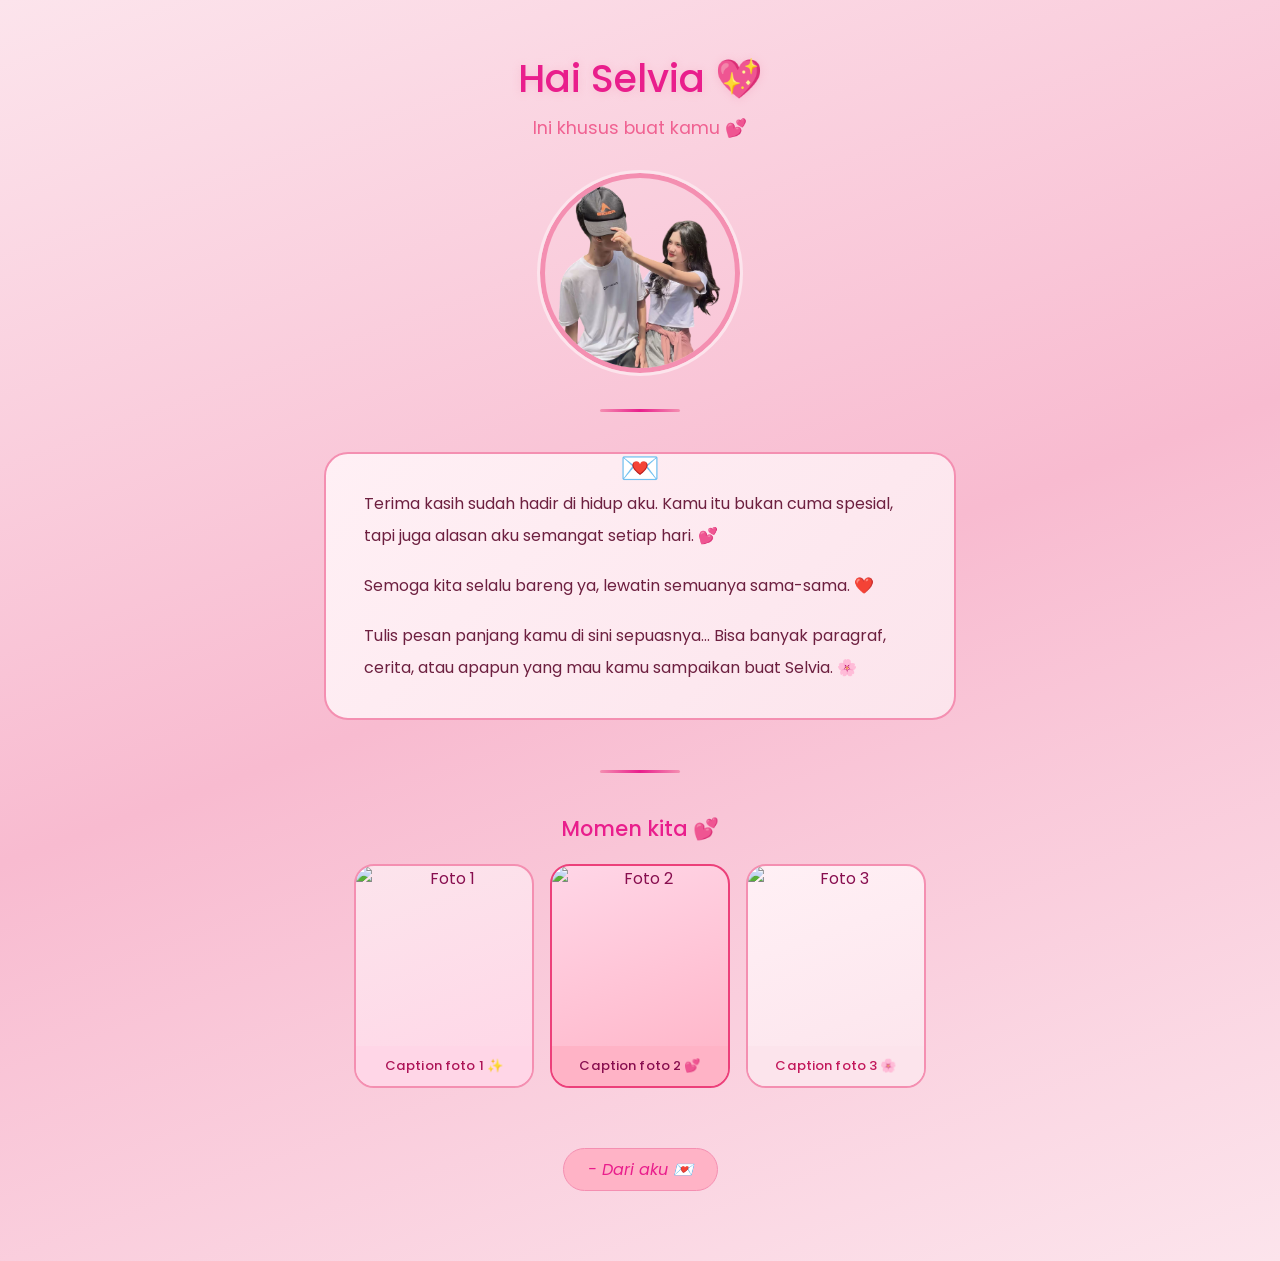
==== home.html @ cc0ee7fd "Add files via upload" ====
<!DOCTYPE html>
<html lang="id">
<head>
  <meta charset="UTF-8">
  <title>Untuk Selvia ❤️</title>
  <link rel="stylesheet" href="home.css">
  <link href="https://fonts.googleapis.com/css2?family=Poppins:wght@400;500&display=swap" rel="stylesheet">
</head>
<body>

  <!-- hati melayang di background -->
  <div class="hearts-bg" id="heartsContainer"></div>

  <div class="container">

    <h1>Hai Selvia 💖</h1>
    <p class="subtitle">Ini khusus buat kamu 💕</p>

    <img src="foto.png" alt="Selvia" class="photo">

    <div class="divider"></div>

    <!-- PESAN PANJANG -->
    <div class="message-box">
      <p>
        Terima kasih sudah hadir di hidup aku.
        Kamu itu bukan cuma spesial, tapi juga alasan aku semangat setiap hari. 💕
      </p>
      <p>
        Semoga kita selalu bareng ya, lewatin semuanya sama-sama. ❤️
      </p>
      <p>
        Tulis pesan panjang kamu di sini sepuasnya...
        Bisa banyak paragraf, cerita, atau apapun yang mau kamu sampaikan buat Selvia. 🌸
      </p>
    </div>

    <div class="divider"></div>

    <!-- 3 CARD FOTO -->
    <p class="section-title">Momen kita 💕</p>
    <div class="photo-cards">

      <div class="card">
        <img src="foto1.jpg" alt="Foto 1">
        <div class="card-caption">Caption foto 1 ✨</div>
      </div>

      <div class="card">
        <img src="foto2.jpg" alt="Foto 2">
        <div class="card-caption">Caption foto 2 💕</div>
      </div>

      <div class="card">
        <img src="foto3.jpg" alt="Foto 3">
        <div class="card-caption">Caption foto 3 🌸</div>
      </div>

    </div>

    <p class="footer">- Dari aku 💌</p>

  </div>

  <audio autoplay loop>
    <source src="lagu.mp3" type="audio/mpeg">
  </audio>

  <script>
    // hati melayang otomatis
    const emojis = ['💖', '💗', '💓', '💞', '🌸', '💕', '❤️', '🩷'];
    const container = document.getElementById('heartsContainer');

    function buatHati() {
      const el = document.createElement('div');
      el.classList.add('heart');
      el.textContent = emojis[Math.floor(Math.random() * emojis.length)];
      el.style.left = Math.random() * 100 + 'vw';
      el.style.fontSize = (12 + Math.random() * 16) + 'px';
      const dur = 6 + Math.random() * 8;
      el.style.animationDuration = dur + 's';
      el.style.animationDelay = (Math.random() * 3) + 's';
      container.appendChild(el);
      setTimeout(() => el.remove(), (dur + 3) * 1000);
    }

    setInterval(buatHati, 700);
  </script>

</body>
</html>
---- home.css ----
* {
  box-sizing: border-box;
  margin: 0;
  padding: 0;
}

body {
  font-family: 'Poppins', sans-serif;
  background: linear-gradient(160deg, #fce4ec 0%, #f8bbd0 50%, #fce4ec 100%);
  min-height: 100vh;
  color: #880e4f;
}

/* ===== HERO ===== */
.container {
  max-width: 680px;
  margin: 0 auto;
  padding: 50px 24px 70px;
  text-align: center;
}

h1 {
  font-size: 2.4em;
  font-weight: 500;
  color: #e91e8c;
  margin-bottom: 8px;
  text-shadow: 0 1px 8px #f48fb155;
}

.subtitle {
  font-size: 1.1em;
  color: #f06292;
  margin-bottom: 32px;
}

/* ===== FOTO UTAMA ===== */
.photo {
  width: 200px;
  height: 200px;
  object-fit: cover;
  border-radius: 50%;
  border: 5px solid #f48fb1;
  outline: 3px solid #fce4ec;
  margin: 0 auto 36px;
  display: block;
}

/* ===== MESSAGE BOX ===== */
.message-box {
  background: linear-gradient(135deg, #fff0f5, #fce4ec);
  border: 2px solid #f48fb1;
  border-radius: 24px;
  padding: 34px 38px;
  margin: 0 auto 50px;
  max-width: 640px;
  text-align: left;
  line-height: 2;
  font-size: 1em;
  color: #6d2040;
  position: relative;
}

.message-box::before {
  content: '💌';
  position: absolute;
  top: -18px;
  left: 50%;
  transform: translateX(-50%);
  font-size: 32px;
}

.message-box p {
  margin-bottom: 18px;
}

.message-box p:last-child {
  margin-bottom: 0;
}

/* ===== SECTION TITLE ===== */
.section-title {
  font-size: 1.3em;
  font-weight: 500;
  color: #e91e8c;
  margin-bottom: 20px;
  text-align: center;
}

/* ===== CARD FOTO ===== */
.photo-cards {
  display: flex;
  gap: 16px;
  justify-content: center;
  flex-wrap: wrap;
  margin-bottom: 50px;
  padding: 0 8px;
}

.card {
  background: linear-gradient(160deg, #fce4ec, #ffd6e7);
  border: 2px solid #f48fb1;
  border-radius: 20px;
  overflow: hidden;
  width: 180px;
  flex-shrink: 0;
  transition: transform 0.3s ease;
}

.card:hover {
  transform: translateY(-6px) scale(1.03);
}

.card:nth-child(1) {
  border-color: #f48fb1;
  background: linear-gradient(160deg, #fce4ec, #ffd6e7);
}

.card:nth-child(2) {
  border-color: #ec407a;
  background: linear-gradient(160deg, #ffd6e7, #ffb3c6);
}

.card:nth-child(3) {
  border-color: #f48fb1;
  background: linear-gradient(160deg, #fff0f5, #fce4ec);
}

.card img {
  width: 100%;
  height: 180px;
  object-fit: cover;
  display: block;
}

.card-caption {
  padding: 10px 12px;
  font-size: 0.82em;
  color: #880e4f;
  text-align: center;
  font-weight: 500;
  letter-spacing: 0.01em;
}

.card:nth-child(1) .card-caption { background: #ffd6e7; color: #ad1457; }
.card:nth-child(2) .card-caption { background: #ffb3c6; color: #880e4f; }
.card:nth-child(3) .card-caption { background: #fce4ec; color: #c2185b; }

/* ===== DIVIDER ===== */
.divider {
  width: 80px;
  height: 3px;
  background: linear-gradient(90deg, #f48fb1, #e91e8c, #f48fb1);
  border-radius: 10px;
  margin: 0 auto 40px;
}

/* ===== FOOTER ===== */
.footer {
  font-size: 1em;
  font-style: italic;
  color: #e91e8c;
  margin-top: 10px;
  text-align: center;
  background: #ffb3c6;
  display: inline-block;
  padding: 8px 24px;
  border-radius: 30px;
  border: 1.5px solid #f48fb1;
}

/* ===== FLOATING HEARTS ===== */
.hearts-bg {
  pointer-events: none;
  position: fixed;
  top: 0; left: 0;
  width: 100%; height: 100%;
  z-index: 0;
  overflow: hidden;
}

.heart {
  position: absolute;
  bottom: -40px;
  font-size: 18px;
  animation: floatUp linear infinite;
  opacity: 0;
}

@keyframes floatUp {
  0%   { transform: translateY(0) rotate(-10deg); opacity: 0.6; }
  100% { transform: translateY(-110vh) rotate(15deg); opacity: 0; }
}

.container {
  position: relative;
  z-index: 1;
}

/* ===== RESPONSIVE ===== */
@media (max-width: 480px) {
  h1 { font-size: 1.8em; }
  .message-box { padding: 28px 20px; }
  .card { width: 140px; }
  .card img { height: 140px; }
}
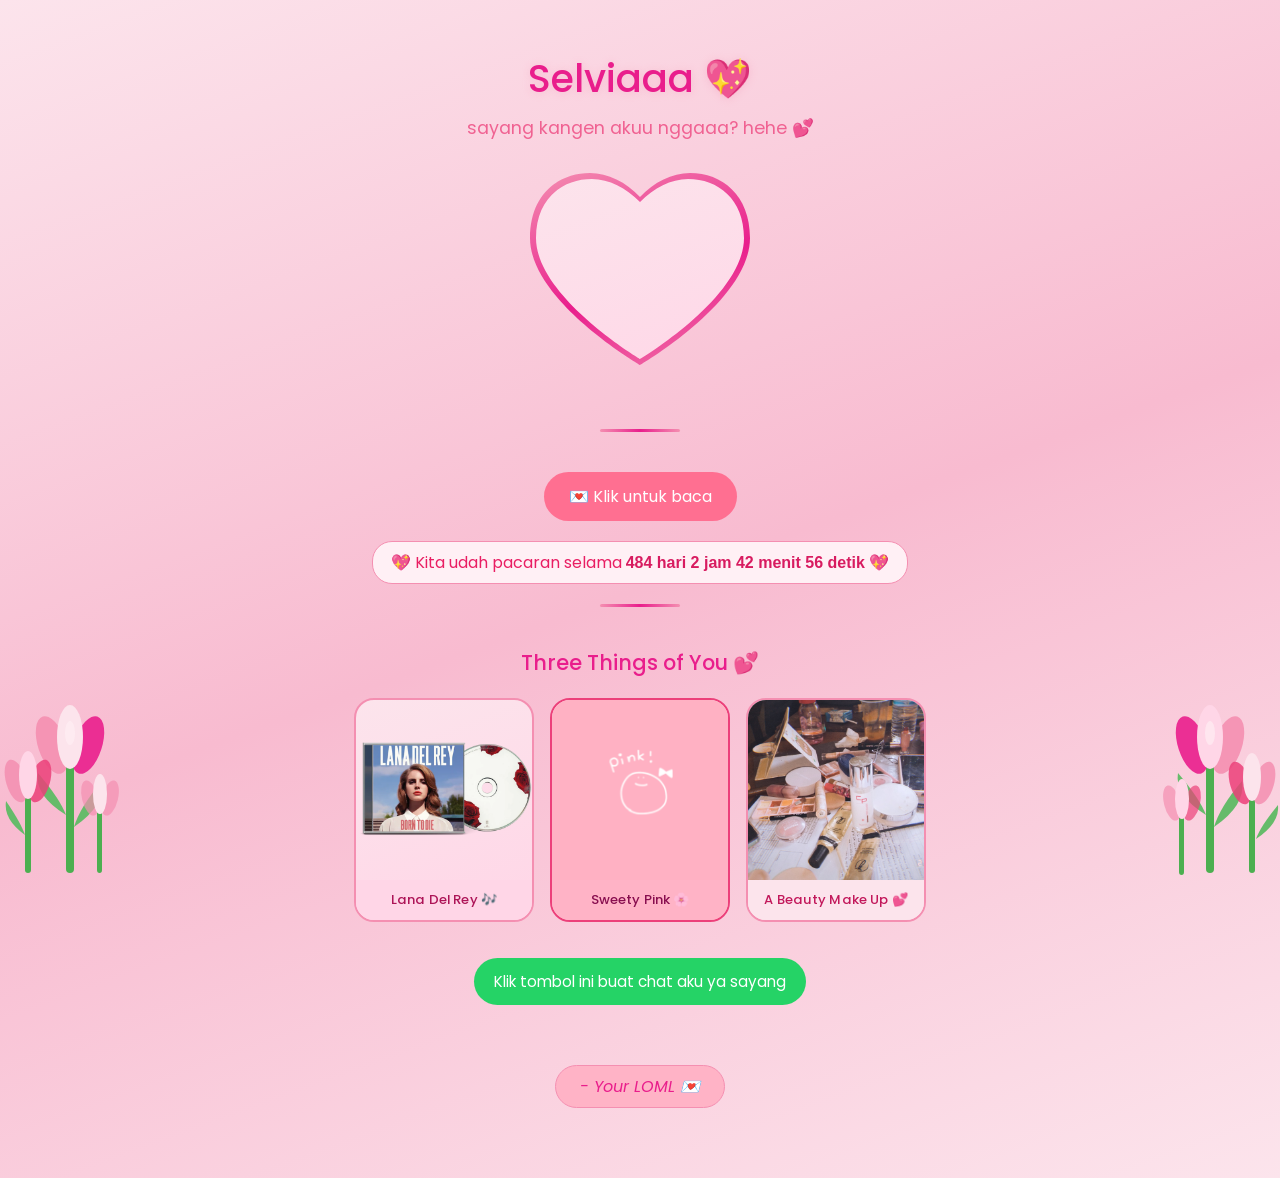
==== commit 3f04bc5f: "Add files via upload" ====
--- a/home.html
+++ b/home.html
@@ -2,90 +2,253 @@
 <html lang="id">
 <head>
   <meta charset="UTF-8">
+  <meta name="viewport" content="width=device-width, initial-scale=1.0">
   <title>Untuk Selvia ❤️</title>
   <link rel="stylesheet" href="home.css">
   <link href="https://fonts.googleapis.com/css2?family=Poppins:wght@400;500&display=swap" rel="stylesheet">
 </head>
 <body>
 
-  <!-- hati melayang di background -->
-  <div class="hearts-bg" id="heartsContainer"></div>
-
-  <div class="container">
-
-    <h1>Hai Selvia 💖</h1>
-    <p class="subtitle">Ini khusus buat kamu 💕</p>
-
-    <img src="foto.png" alt="Selvia" class="photo">
-
-    <div class="divider"></div>
-
-    <!-- PESAN PANJANG -->
-    <div class="message-box">
-      <p>
-        Terima kasih sudah hadir di hidup aku.
-        Kamu itu bukan cuma spesial, tapi juga alasan aku semangat setiap hari. 💕
-      </p>
-      <p>
-        Semoga kita selalu bareng ya, lewatin semuanya sama-sama. ❤️
-      </p>
-      <p>
-        Tulis pesan panjang kamu di sini sepuasnya...
-        Bisa banyak paragraf, cerita, atau apapun yang mau kamu sampaikan buat Selvia. 🌸
-      </p>
+<!-- HATI -->
+<div class="hearts-bg" id="heartsContainer"></div>
+
+<!-- TULIP KIRI -->
+<div class="tulip-left">
+  <svg viewBox="0 0 120 260" xmlns="http://www.w3.org/2000/svg" width="120" height="260">
+    <!-- Tulip besar -->
+    <g transform="translate(70,130)">
+      <rect x="-4" y="0" width="8" height="110" rx="4" fill="#4caf50"/>
+      <path d="M-4,52 Q-36,32 -32,10 Q-10,36 -4,52Z" fill="#66bb6a"/>
+      <path d="M4,64 Q36,42 32,18 Q10,44 4,64Z" fill="#66bb6a"/>
+      <ellipse cx="-18" cy="-18" rx="14" ry="30" transform="rotate(-18,-18,-18)" fill="#f48fb1" opacity="0.9"/>
+      <ellipse cx="18" cy="-18" rx="14" ry="30" transform="rotate(18,18,-18)" fill="#e91e8c" opacity="0.9"/>
+      <ellipse cx="0" cy="-26" rx="13" ry="32" fill="#fce4ec"/>
+      <ellipse cx="0" cy="-30" rx="5" ry="12" fill="#fff0f5" opacity="0.6"/>
+    </g>
+    <!-- Tulip kecil -->
+    <g transform="translate(28,160)">
+      <rect x="-3" y="0" width="6" height="80" rx="3" fill="#4caf50"/>
+      <path d="M-3,42 Q-25,26 -22,8 Q-7,30 -3,42Z" fill="#66bb6a"/>
+      <ellipse cx="-12" cy="-12" rx="10" ry="22" transform="rotate(-16,-12,-12)" fill="#f48fb1" opacity="0.85"/>
+      <ellipse cx="12" cy="-12" rx="10" ry="22" transform="rotate(16,12,-12)" fill="#ec407a" opacity="0.85"/>
+      <ellipse cx="0" cy="-18" rx="9" ry="24" fill="#ffd6e7"/>
+    </g>
+    <!-- Tulip kecil ke-2 -->
+    <g transform="translate(100,175)">
+      <rect x="-3" y="0" width="5" height="65" rx="3" fill="#4caf50"/>
+      <ellipse cx="-10" cy="-10" rx="8" ry="18" transform="rotate(-14,-10,-10)" fill="#f48fb1" opacity="0.7"/>
+      <ellipse cx="10" cy="-10" rx="8" ry="18" transform="rotate(14,10,-10)" fill="#f48fb1" opacity="0.7"/>
+      <ellipse cx="0" cy="-14" rx="7" ry="20" fill="#fce4ec"/>
+    </g>
+  </svg>
+</div>
+
+<!-- TULIP KANAN -->
+<div class="tulip-right">
+  <svg viewBox="0 0 120 260" xmlns="http://www.w3.org/2000/svg" width="120" height="260">
+    <g transform="translate(50,130)">
+      <rect x="-4" y="0" width="8" height="110" rx="4" fill="#4caf50"/>
+      <path d="M-4,52 Q-36,32 -32,10 Q-10,36 -4,52Z" fill="#66bb6a"/>
+      <path d="M4,64 Q36,42 32,18 Q10,44 4,64Z" fill="#66bb6a"/>
+      <ellipse cx="-18" cy="-18" rx="14" ry="30" transform="rotate(-18,-18,-18)" fill="#e91e8c" opacity="0.9"/>
+      <ellipse cx="18" cy="-18" rx="14" ry="30" transform="rotate(18,18,-18)" fill="#f48fb1" opacity="0.9"/>
+      <ellipse cx="0" cy="-26" rx="13" ry="32" fill="#ffd6e7"/>
+      <ellipse cx="0" cy="-30" rx="5" ry="12" fill="#fff0f5" opacity="0.6"/>
+    </g>
+    <g transform="translate(92,162)">
+      <rect x="-3" y="0" width="6" height="78" rx="3" fill="#4caf50"/>
+      <path d="M4,44 Q28,28 26,10 Q8,32 4,44Z" fill="#66bb6a"/>
+      <ellipse cx="-12" cy="-12" rx="10" ry="22" transform="rotate(-16,-12,-12)" fill="#ec407a" opacity="0.85"/>
+      <ellipse cx="12" cy="-12" rx="10" ry="22" transform="rotate(16,12,-12)" fill="#f48fb1" opacity="0.85"/>
+      <ellipse cx="0" cy="-18" rx="9" ry="24" fill="#fce4ec"/>
+    </g>
+    <g transform="translate(22,180)">
+      <rect x="-3" y="0" width="5" height="62" rx="3" fill="#4caf50"/>
+      <ellipse cx="-10" cy="-10" rx="8" ry="18" transform="rotate(-14,-10,-10)" fill="#f48fb1" opacity="0.7"/>
+      <ellipse cx="10" cy="-10" rx="8" ry="18" transform="rotate(14,10,-10)" fill="#ec407a" opacity="0.7"/>
+      <ellipse cx="0" cy="-14" rx="7" ry="20" fill="#ffd6e7"/>
+    </g>
+  </svg>
+</div>
+
+<div class="container">
+
+  <h1>Selviaaa 💖</h1>
+  <p class="subtitle">sayang kangen akuu nggaaa? hehe 💕</p>
+
+  <!-- VIDEO LOVE -->
+  <div class="photo-wrapper">
+    <video class="photo-heart" autoplay loop muted playsinline>
+      <source src="vidio.mp4" type="video/mp4">
+    </video>
+  </div>
+
+  <div class="divider"></div>
+
+<!-- SURAT -->
+<div class="message-container">
+  <button class="open-btn" onclick="startTyping()">💌 Klik untuk baca</button>
+  <div class="message-box hidden" id="surat">
+    <p class="line"></p>
+    <p class="line"></p>
+    <p class="line"></p>
+    <p class="line"></p>
+    <p class="line"></p>
+    <p class="line"></p>
+    <p class="line"></p>
+    <p class="line"></p>
+  </div>
+</div>
+
+<!-- OVERLAY GELAP -->
+<div id="darkOverlay">
+  <p id="overlayText"></p>
+</div>
+
+  <div class="countdown">
+    💖 Kita udah pacaran selama <span id="loveTime"></span>
+  </div>
+
+  <div class="divider"></div>
+
+  <!-- FOTO -->
+  <p class="section-title">Three Things of You 💕</p>
+
+  <div class="photo-cards">
+    <div class="card">
+      <img src="foto1.webp">
+      <div class="card-caption">Lana Del Rey 🎶</div>
     </div>
-
-    <div class="divider"></div>
-
-    <!-- 3 CARD FOTO -->
-    <p class="section-title">Momen kita 💕</p>
-    <div class="photo-cards">
-
-      <div class="card">
-        <img src="foto1.jpg" alt="Foto 1">
-        <div class="card-caption">Caption foto 1 ✨</div>
-      </div>
-
-      <div class="card">
-        <img src="foto2.jpg" alt="Foto 2">
-        <div class="card-caption">Caption foto 2 💕</div>
-      </div>
-
-      <div class="card">
-        <img src="foto3.jpg" alt="Foto 3">
-        <div class="card-caption">Caption foto 3 🌸</div>
-      </div>
-
+    <div class="card">
+      <img src="foto3.png">
+      <div class="card-caption">Sweety Pink 🌸</div>
     </div>
-
-    <p class="footer">- Dari aku 💌</p>
-
-  </div>
-
-  <audio autoplay loop>
-    <source src="lagu.mp3" type="audio/mpeg">
-  </audio>
-
-  <script>
-    // hati melayang otomatis
-    const emojis = ['💖', '💗', '💓', '💞', '🌸', '💕', '❤️', '🩷'];
-    const container = document.getElementById('heartsContainer');
-
-    function buatHati() {
-      const el = document.createElement('div');
-      el.classList.add('heart');
-      el.textContent = emojis[Math.floor(Math.random() * emojis.length)];
-      el.style.left = Math.random() * 100 + 'vw';
-      el.style.fontSize = (12 + Math.random() * 16) + 'px';
-      const dur = 6 + Math.random() * 8;
-      el.style.animationDuration = dur + 's';
-      el.style.animationDelay = (Math.random() * 3) + 's';
-      container.appendChild(el);
-      setTimeout(() => el.remove(), (dur + 3) * 1000);
+    <div class="card">
+      <img src="foto2.jpeg">
+      <div class="card-caption">A Beauty Make Up 💕</div>
+    </div>
+    <a href="https://wa.me/62895412956540?text=Sayang%20aku%20udah%20baca%20semua%20💖" target="_blank" class="wa-btn">
+      Klik tombol ini buat chat aku ya sayang
+    </a>
+  </div>
+
+  <p class="footer">- Your LOML 💌</p>
+
+</div>
+
+<!-- AUDIO -->
+<audio id="music" loop>
+  <source src="lagu.mp3" type="audio/mpeg">
+</audio>
+
+<script>
+function startTyping() {
+  document.querySelector(".open-btn").style.display = "none";
+  document.getElementById("music").play();
+
+  const overlay = document.getElementById("darkOverlay");
+  const overlayText = document.getElementById("overlayText");
+  overlay.classList.add("show");
+
+  const intro = "Dear Selvia..";
+  let i = 0;
+
+  function typeIntro() {
+    if (i < intro.length) {
+      overlayText.textContent += intro.charAt(i);
+      i++;
+      setTimeout(typeIntro, 80);
+    } else {
+      // Jeda 0.5 detik setelah selesai mengetik
+      setTimeout(() => {
+        overlay.classList.add("fade-out");
+        setTimeout(() => {
+          overlay.classList.remove("show", "fade-out");
+          // Tampilkan surat dan mulai mengetik
+          document.getElementById("surat").classList.remove("hidden");
+          startLetterTyping();
+        }, 800);
+      }, 500);
     }
-
-    setInterval(buatHati, 700);
-  </script>
+  }
+
+  typeIntro();
+}
+
+function startLetterTyping() {
+const texts = [
+  "jumat, 24 april 2026",
+  "hiii sayang cantikkkkk.... 💗",
+  "ummm akuu bikin ini sebagai permohonan maaf akuu dan sebagai bukti akuu serius mau berubah atas sikap akuu ke sayang",
+  "sebelumnya terimakacii sayang uda ngetik panjang bangett di ig I respect it but I'm sorry I can't accept. akuu ngga mau udahan sama sayang 🥺",
+  "akuu ngerti perasaan sayang... maaf sebelumnya akuuu ngga ngertiin perasaan sayang yang sebenernya cuma pengen akuu tuh ada hadir di hidup sayang, setiap siang kita punya kesibukan masing masing satu satu nya waktu kita chattan pas malem nya kita chattan nyeritain hari kita tapi akuu kemarin malah ninggalin main 😓",
+  "akuu tau itu kesalahan akuu, akuu seharusnya ngga ninggalin main padahal sayang pas siang irit irit batre biar pas pulang bisa mina jemput tapi pas malem nya akuu malah main terus akuu malah minta sayang nunggu padahal seharian kita ngga chattan dan pas siang nya akuu tidur jadi kitanya ngga chattan...",
+  "akuuu minta maaf sayangg... sayang mau bilang akuu ngga tau malu, ngga punya otak, dll gapapaa sayang hehe emang ituu kenyataan nyaa kan jadi gapapaa ko tapi akuu minta satuuu ajaa ke sayang... akuu ngga mau udahan... akuu minta sayang percayaaa ke akuu sekarang untuk kedepan nya akuu bakal beda dari hari kemarin dan kemarin nya lagi, ngga akan ada brantem berantem, ngga akan ada akuu ngga ngehargain sayang lagi...",
+  "sabtu, 25 april 2026",
+  "dihitung dari hari kamis, kita uda ngga chattan bener bener chattan 3 hari 😞 akuu kangen banget sama sayang akuu uda nyoba ngechat sayang, akuu uda chat di ig kemarin jumat akuu mau kirim website nya tapi belum jadi hehe sekarang uda mau jadi...",
+  "akuu ngga tau gimana caranya aku bakal kasi liat website ini ke sayang tapi kalau sayang baca ini berarti akuu berhasil ngasih qr website ini ke sayang... akuu bikin ini biar akuu bisa ngechat sayangg.. akuu kangen banget sama sayang 😓",
+  "LOVEE UUU SAYANG I LOVE U SO MUCH BABEB 💗💗💗"
+];
+
+  const lines = document.querySelectorAll(".line");
+  let lineIndex = 0;
+  let charIndex = 0;
+
+  function typeLine() {
+    if (lineIndex >= texts.length) return;
+    let text = texts[lineIndex];
+    let el = lines[lineIndex];
+    el.classList.add("show");
+
+    function typeChar() {
+      if (charIndex < text.length) {
+        el.textContent += text.charAt(charIndex);
+        charIndex++;
+        setTimeout(typeChar, 35);
+      } else {
+        charIndex = 0;
+        lineIndex++;
+        setTimeout(typeLine, 800);
+      }
+    }
+    typeChar();
+  }
+  typeLine();
+}
+
+/* HATI TERBANG */
+const emojis = ['💖','💗','💓','💞','🌸','💕','❤️'];
+const container = document.getElementById('heartsContainer');
+
+function buatHati() {
+  const el = document.createElement('div');
+  el.classList.add('heart');
+  el.textContent = emojis[Math.floor(Math.random()*emojis.length)];
+  el.style.left = Math.random()*100 + 'vw';
+  el.style.fontSize = (12 + Math.random()*16) + 'px';
+  const dur = 6 + Math.random()*8;
+  el.style.animationDuration = dur + 's';
+  container.appendChild(el);
+  setTimeout(() => el.remove(), (dur+2)*1000);
+}
+setInterval(buatHati, 1200);
+</script>
+
+<script>
+function updateLoveTime() {
+  const startDate = new Date("2025-08-09T00:00:00");
+  const now = new Date();
+  const diff = now - startDate;
+  const days = Math.floor(diff / (1000 * 60 * 60 * 24));
+  const hours = Math.floor((diff / (1000 * 60 * 60)) % 24);
+  const minutes = Math.floor((diff / (1000 * 60)) % 60);
+  const seconds = Math.floor((diff / 1000) % 60);
+  document.getElementById("loveTime").innerHTML =
+    days + " hari " + hours + " jam " + minutes + " menit " + seconds + " detik 💖";
+}
+setInterval(updateLoveTime, 1000);
+updateLoveTime();
+</script>
 
 </body>
 </html>
--- a/home.css
+++ b/home.css
@@ -17,6 +17,8 @@
   margin: 0 auto;
   padding: 50px 24px 70px;
   text-align: center;
+  position: relative;
+  z-index: 1;
 }
 
 h1 {
@@ -33,16 +35,101 @@
   margin-bottom: 32px;
 }
 
-/* ===== FOTO UTAMA ===== */
-.photo {
+/* ===== TULIP KIRI ===== */
+.tulip-left {
+  position: fixed;
+  bottom: 0;
+  left: 0;
+  z-index: 2;
+  pointer-events: none;
+  animation: tulipSway 4s ease-in-out infinite;
+  transform-origin: bottom center;
+}
+
+/* ===== TULIP KANAN ===== */
+.tulip-right {
+  position: fixed;
+  bottom: 0;
+  right: 0;
+  z-index: 2;
+  pointer-events: none;
+  animation: tulipSway 4.5s ease-in-out infinite reverse;
+  transform-origin: bottom center;
+}
+
+@keyframes tulipSway {
+  0%, 100% { transform: rotate(0deg); }
+  25%       { transform: rotate(2deg); }
+  75%       { transform: rotate(-2deg); }
+}
+
+@keyframes matchaBob {
+  0%, 100% { transform: translateX(-50%) translateY(0); }
+  50%       { transform: translateX(-50%) translateY(-6px); }
+}
+
+/* ===== FOTO UTAMA — LOVE SHAPE ===== */
+.photo-wrapper {
+  width: 220px;
+  height: 220px;
+  margin: 0 auto 36px;
+  position: relative;
+  display: flex;
+  align-items: center;
+  justify-content: center;
+}
+
+.photo-heart {
   width: 200px;
   height: 200px;
   object-fit: cover;
-  border-radius: 50%;
-  border: 5px solid #f48fb1;
-  outline: 3px solid #fce4ec;
-  margin: 0 auto 36px;
+  clip-path: path('M100 175 C100 175 10 120 10 65 C10 30 35 10 65 10 C80 10 95 18 100 30 C105 18 120 10 135 10 C165 10 190 30 190 65 C190 120 100 175 100 175Z');
   display: block;
+  position: relative;
+  z-index: 1;
+}
+
+/* Bingkai luar — gradien magenta */
+.photo-wrapper::before {
+  content: '';
+  position: absolute;
+  clip-path: path('M110 192 C110 192 0 128 0 65 C0 22 28 0 60 0 C78 0 96 9 110 24 C124 9 142 0 160 0 C192 0 220 22 220 65 C220 128 110 192 110 192Z');
+  top: 0;
+  left: 0;
+  width: 220px;
+  height: 220px;
+  background: linear-gradient(160deg, #f48fb1, #e91e8c, #f48fb1);
+  z-index: 0;
+}
+
+/* Ring dalam — pink lembut */
+.photo-wrapper::after {
+  content: '';
+  position: absolute;
+  clip-path: path('M110 186 C110 186 6 124 6 65 C6 26 32 6 62 6 C79 6 96 15 110 29 C124 15 141 6 158 6 C188 6 214 26 214 65 C214 124 110 186 110 186Z');
+  top: 0;
+  left: 0;
+  width: 220px;
+  height: 220px;
+  background: linear-gradient(160deg, #fce4ec, #ffd6e7);
+  z-index: 0;
+}
+
+/* ===== COUNTDOWN ===== */
+.countdown {
+  font-size: 1em;
+  color: #e91e63;
+  margin-bottom: 20px;
+  background: #fff0f5;
+  display: inline-block;
+  padding: 8px 18px;
+  border-radius: 20px;
+  border: 1px solid #f48fb1;
+}
+
+#loveTime {
+  font-weight: bold;
+  color: #d81b60;
 }
 
 /* ===== MESSAGE BOX ===== */
@@ -77,6 +164,42 @@
   margin-bottom: 0;
 }
 
+/* ===== TOMBOL ===== */
+.open-btn {
+  background: #ff6f91;
+  border: none;
+  padding: 12px 25px;
+  border-radius: 25px;
+  color: white;
+  cursor: pointer;
+  margin-bottom: 20px;
+  font-size: 1em;
+  font-family: 'Poppins', sans-serif;
+}
+
+/* ===== TYPING EFFECT ===== */
+.line {
+  opacity: 0;
+  margin-bottom: 12px;
+}
+
+.show {
+  opacity: 1;
+}
+
+.hidden {
+  display: none;
+}
+
+.fade-in {
+  animation: fadeIn 1.5s ease forwards;
+}
+
+@keyframes fadeIn {
+  from { opacity: 0; transform: translateY(20px); }
+  to   { opacity: 1; transform: translateY(0); }
+}
+
 /* ===== SECTION TITLE ===== */
 .section-title {
   font-size: 1.3em;
@@ -168,6 +291,24 @@
   border: 1.5px solid #f48fb1;
 }
 
+/* ===== WA BUTTON ===== */
+.wa-btn {
+  display: inline-block;
+  margin-top: 20px;
+  background: #25D366;
+  color: white;
+  padding: 12px 20px;
+  border-radius: 25px;
+  text-decoration: none;
+  font-size: 0.95em;
+  transition: 0.3s;
+}
+
+.wa-btn:hover {
+  transform: scale(1.05);
+  background: #1ebe5d;
+}
+
 /* ===== FLOATING HEARTS ===== */
 .hearts-bg {
   pointer-events: none;
@@ -191,15 +332,44 @@
   100% { transform: translateY(-110vh) rotate(15deg); opacity: 0; }
 }
 
-.container {
-  position: relative;
-  z-index: 1;
-}
-
 /* ===== RESPONSIVE ===== */
 @media (max-width: 480px) {
   h1 { font-size: 1.8em; }
   .message-box { padding: 28px 20px; }
   .card { width: 140px; }
   .card img { height: 140px; }
+  .tulip-left, .tulip-right { width: 80px; }
+  .tulip-left svg, .tulip-right svg { width: 80px; height: 174px; }
+}
+/* ===== DARK OVERLAY ===== */
+#darkOverlay {
+  display: none;
+  position: fixed;
+  inset: 0;
+  background: #000;
+  z-index: 9999;
+  align-items: center;
+  justify-content: center;
+}
+
+#darkOverlay.show {
+  display: flex;
+}
+
+#overlayText {
+  font-family: 'Poppins', sans-serif;
+  font-size: 1.8em;
+  color: #fff;
+  letter-spacing: 0.04em;
+  text-align: center;
+  padding: 0 24px;
+}
+
+#darkOverlay.fade-out {
+  animation: overlayFadeOut 0.8s ease forwards;
+}
+
+@keyframes overlayFadeOut {
+  from { opacity: 1; }
+  to   { opacity: 0; }
 }
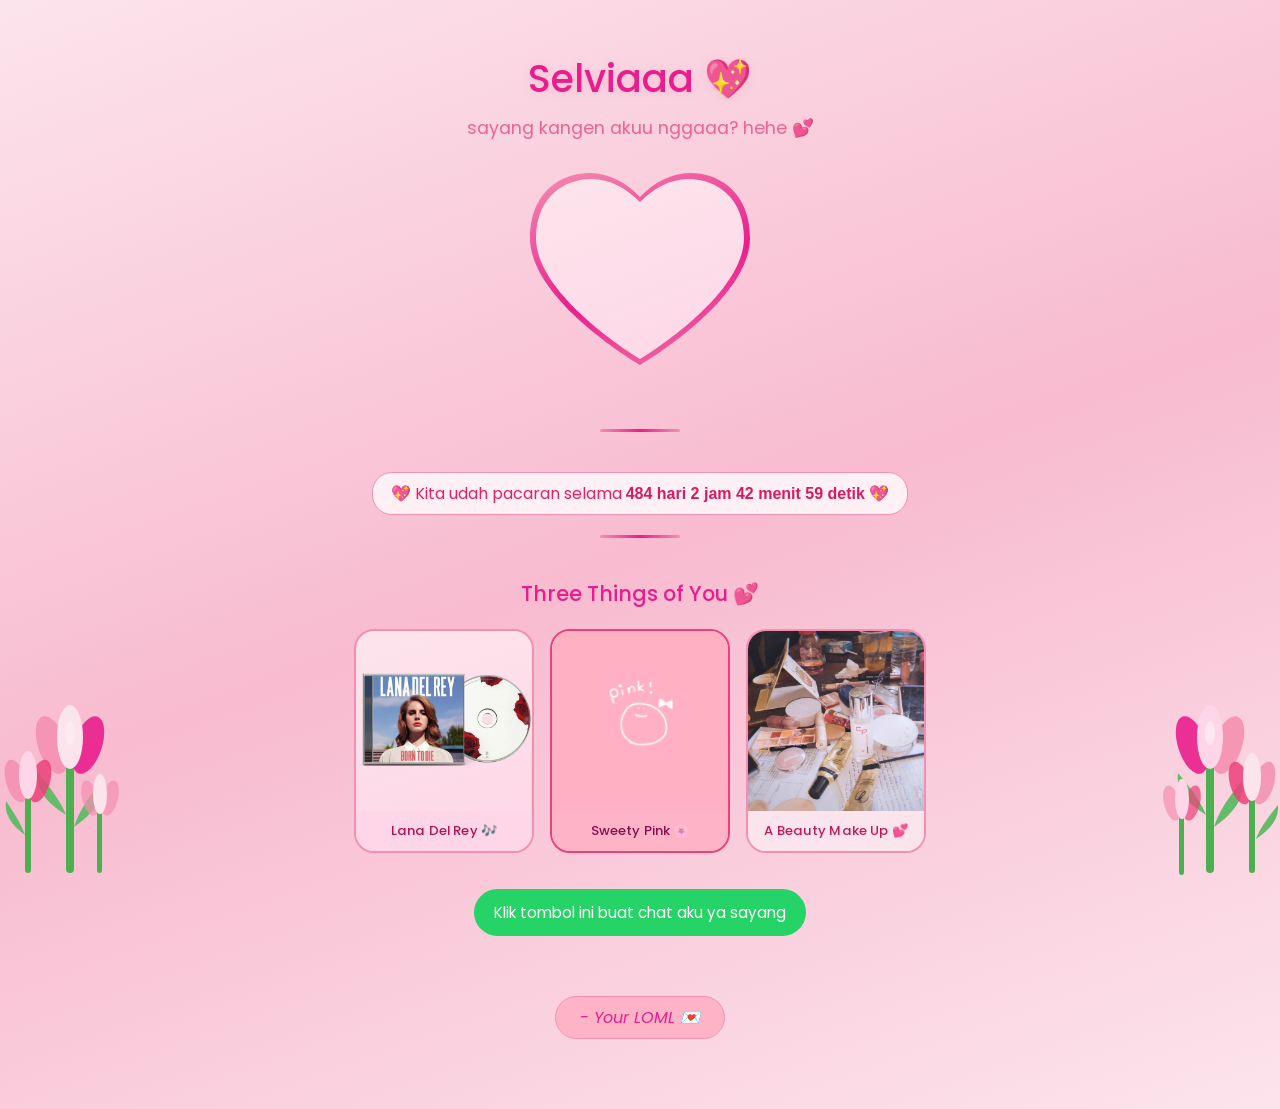
==== commit 0626559d: "Add files via upload" ====
--- a/home.html
+++ b/home.html
@@ -85,19 +85,18 @@
 
   <div class="divider"></div>
 
-<!-- SURAT -->
-<div class="message-container">
-  <button class="open-btn" onclick="startTyping()">💌 Klik untuk baca</button>
-  <div class="message-box hidden" id="surat">
-    <p class="line"></p>
-    <p class="line"></p>
-    <p class="line"></p>
-    <p class="line"></p>
-    <p class="line"></p>
-    <p class="line"></p>
-    <p class="line"></p>
-    <p class="line"></p>
-  </div>
+<div class="message-box hidden" id="surat">
+  <p class="line"></p>
+  <p class="line"></p>
+  <p class="line"></p>
+  <p class="line"></p>
+  <p class="line"></p>
+  <p class="line"></p>
+  <p class="line"></p>
+  <p class="line"></p>
+  <p class="line"></p>
+  <p class="line"></p>
+  <p class="line"></p>
 </div>
 
 <!-- OVERLAY GELAP -->
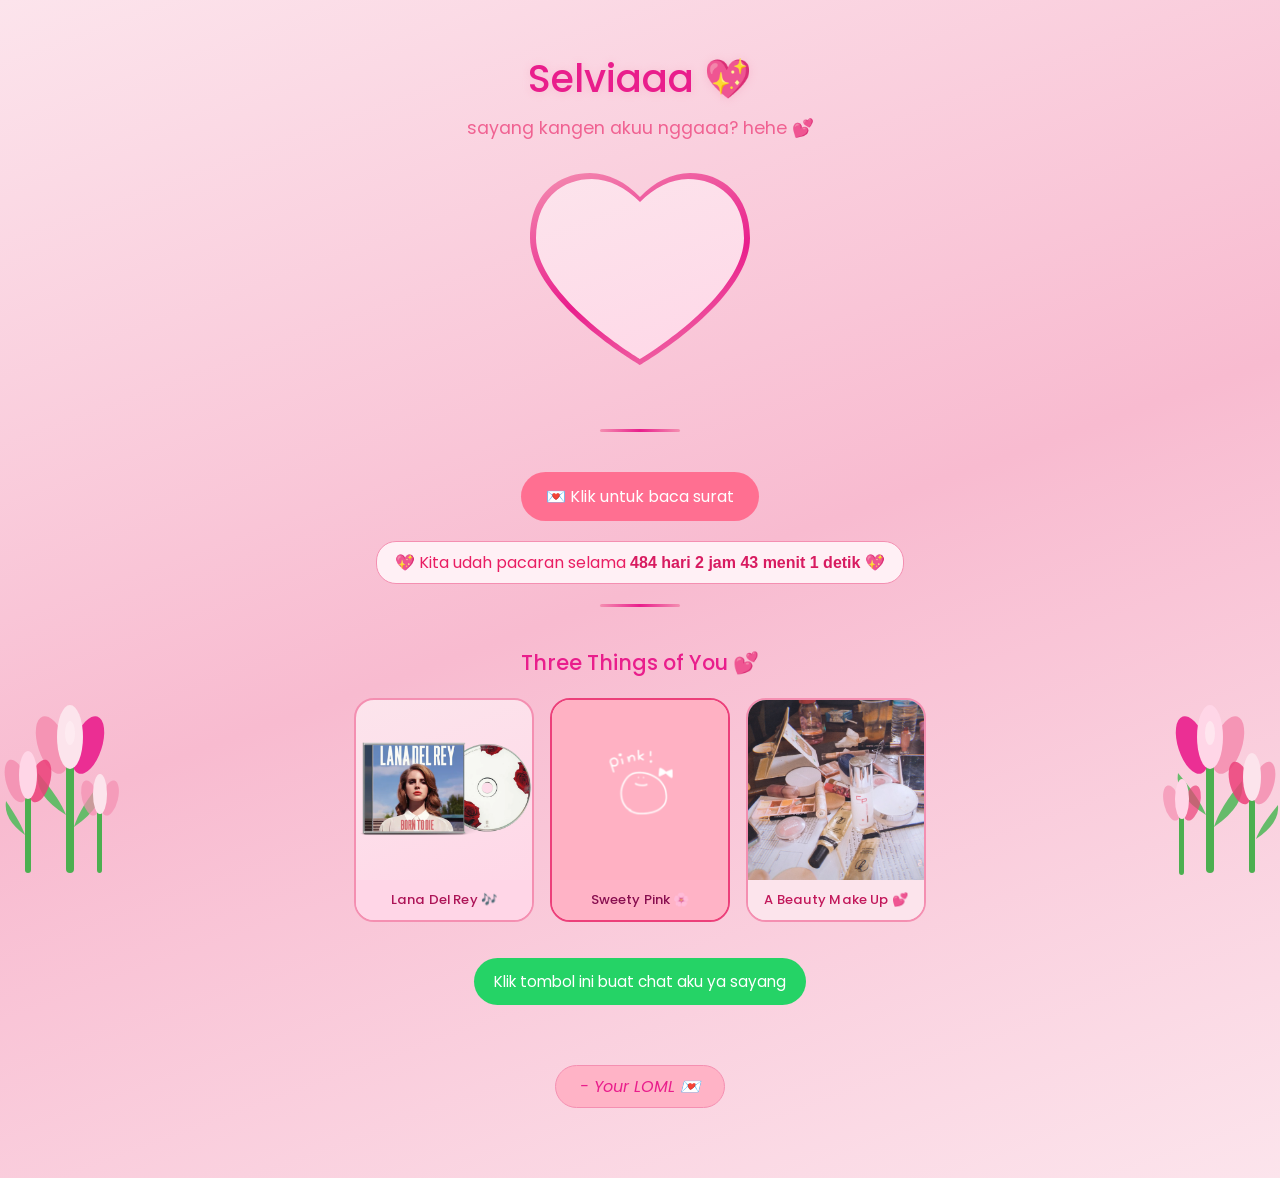
==== commit f7f01012: "Add files via upload" ====
--- a/home.html
+++ b/home.html
@@ -84,7 +84,9 @@
   </div>
 
   <div class="divider"></div>
-
+<button class="open-btn" onclick="startTyping()">
+  💌 Klik untuk baca surat
+</button>
 <div class="message-box hidden" id="surat">
   <p class="line"></p>
   <p class="line"></p>
--- a/home.css
+++ b/home.css
@@ -140,11 +140,15 @@
   padding: 34px 38px;
   margin: 0 auto 50px;
   max-width: 640px;
+  width: 100%;
   text-align: left;
   line-height: 2;
   font-size: 1em;
   color: #6d2040;
   position: relative;
+  height: auto;
+  max-height: none;
+  overflow: visible;
 }
 
 .message-box::before {
@@ -181,6 +185,10 @@
 .line {
   opacity: 0;
   margin-bottom: 12px;
+  word-wrap: break-word;
+  white-space: pre-wrap;
+  display: block;
+  min-height: 1.5em;
 }
 
 .show {
@@ -341,6 +349,7 @@
   .tulip-left, .tulip-right { width: 80px; }
   .tulip-left svg, .tulip-right svg { width: 80px; height: 174px; }
 }
+
 /* ===== DARK OVERLAY ===== */
 #darkOverlay {
   display: none;
